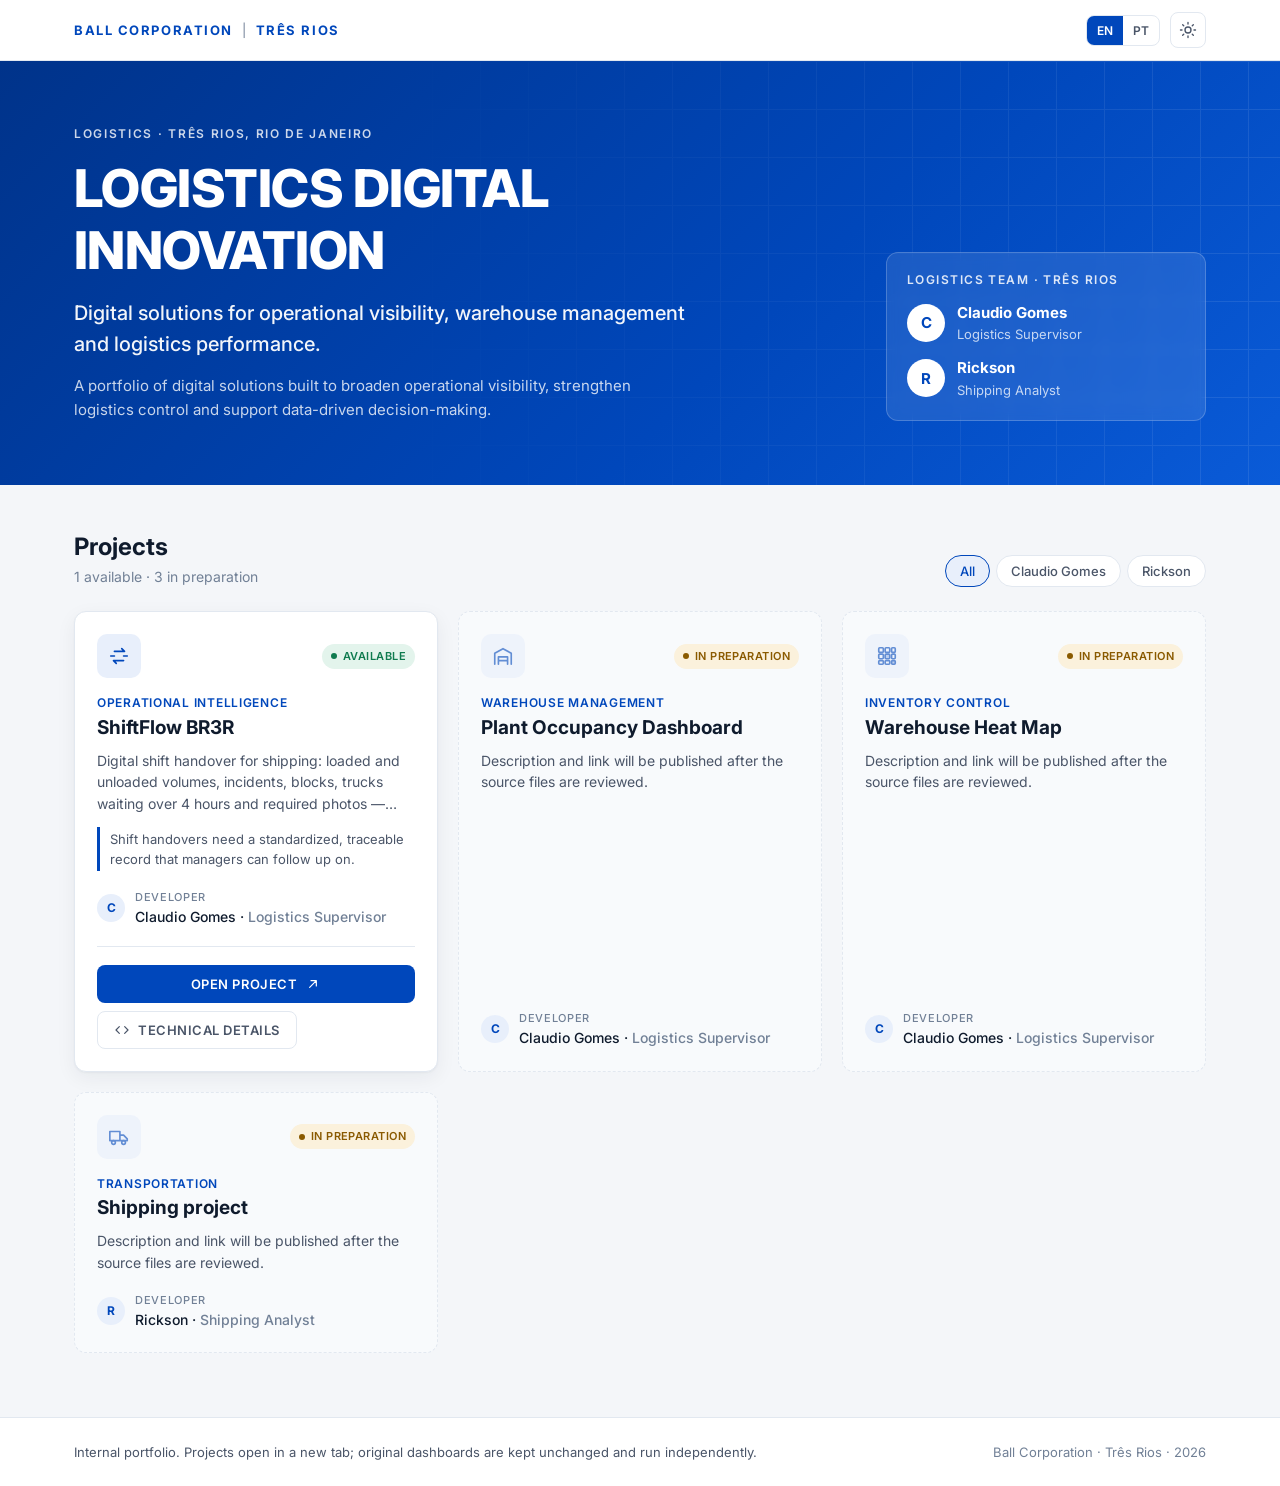
==== portfolio/index.html @ 3c1d708f "Add Logistics Digital Innovation portfolio page Static portfolio (portfolio/) listing the Logistics " ====
<!DOCTYPE html>
<html lang="en">
<head>
<meta charset="UTF-8">
<meta name="viewport" content="width=device-width, initial-scale=1.0">
<meta name="description" content="Logistics Digital Innovation portfolio — Ball Corporation, Três Rios.">
<meta name="robots" content="noindex, nofollow">
<title>Logistics Digital Innovation | Ball Três Rios</title>
<link rel="preconnect" href="https://fonts.googleapis.com">
<link rel="preconnect" href="https://fonts.gstatic.com" crossorigin>
<link href="https://fonts.googleapis.com/css2?family=Inter:wght@400;500;600;700;800&display=swap" rel="stylesheet">
<link rel="stylesheet" href="assets/css/portfolio.css">
<script>
  // Apply the saved theme before first paint to avoid a flash.
  try { var t = localStorage.getItem('pf_theme'); if (t) document.documentElement.setAttribute('data-theme', t); } catch (e) {}
</script>
</head>
<body>
<a class="skip-link" href="#projects" data-i18n="skip">Skip to projects</a>

<header class="topbar">
  <div class="topbar-inner wrap">
    <div class="brand">
      <!-- Official Ball logo: place the authorized file in assets/images/ and set
           BRAND_LOGO in assets/js/projects.js. No logo is drawn here on purpose. -->
      <img id="brand-logo" class="brand-logo" alt="Ball Corporation" hidden>
      <span class="brand-text">BALL CORPORATION <span class="sep">|</span> TRÊS RIOS</span>
    </div>
    <div class="topbar-actions">
      <div class="lang-switch" role="group" aria-label="Language">
        <button type="button" data-lang="en" aria-pressed="true">EN</button>
        <button type="button" data-lang="pt" aria-pressed="false">PT</button>
      </div>
      <button type="button" class="icon-btn" id="theme-toggle" data-i18n-title="themeToggle" title="Toggle dark mode" aria-label="Toggle dark mode">
        <svg class="i-sun" viewBox="0 0 24 24" aria-hidden="true"><circle cx="12" cy="12" r="4"/><path d="M12 2v2M12 20v2M4.9 4.9l1.4 1.4M17.7 17.7l1.4 1.4M2 12h2M20 12h2M4.9 19.1l1.4-1.4M17.7 6.3l1.4-1.4"/></svg>
        <svg class="i-moon" viewBox="0 0 24 24" aria-hidden="true"><path d="M21 12.8A9 9 0 1 1 11.2 3a7 7 0 0 0 9.8 9.8z"/></svg>
      </button>
    </div>
  </div>
</header>

<section class="hero">
  <div class="wrap hero-grid">
    <div class="hero-copy">
      <p class="eyebrow" data-i18n="eyebrow">Logistics · Três Rios, Rio de Janeiro</p>
      <h1>LOGISTICS DIGITAL INNOVATION</h1>
      <p class="lead" data-i18n="subtitle">Digital solutions for operational visibility, warehouse management and logistics performance.</p>
      <p class="intro" data-i18n="intro">A portfolio of digital solutions built to broaden operational visibility, strengthen logistics control and support data-driven decision-making.</p>
    </div>
    <aside class="team-card" aria-labelledby="team-title">
      <h2 id="team-title" data-i18n="teamTitle">Logistics Team · Três Rios</h2>
      <ul class="team-list" id="team-list"></ul>
    </aside>
  </div>
</section>

<main id="projects" class="wrap">
  <div class="section-head">
    <div>
      <h2 data-i18n="projectsTitle">Projects</h2>
      <p class="muted" id="projects-summary"></p>
    </div>
    <div class="filters" role="group" aria-label="Filter by developer" id="filters"></div>
  </div>
  <div class="grid" id="grid" aria-live="polite"></div>
</main>

<footer class="footer">
  <div class="wrap footer-inner">
    <p data-i18n="footerNote">Internal portfolio. Projects open in a new tab; original dashboards are kept unchanged and run independently.</p>
    <p class="muted">Ball Corporation · Três Rios · <span id="year"></span></p>
  </div>
</footer>

<dialog id="tech-dialog" class="tech-dialog" aria-labelledby="tech-title">
  <form method="dialog" class="tech-inner">
    <header class="tech-head">
      <div>
        <p class="eyebrow" data-i18n="techEyebrow">Technical details</p>
        <h2 id="tech-title"></h2>
      </div>
      <button class="icon-btn" value="close" data-i18n-title="close" title="Close" aria-label="Close">
        <svg viewBox="0 0 24 24" aria-hidden="true"><path d="M6 6l12 12M18 6L6 18"/></svg>
      </button>
    </header>
    <div class="tech-body" id="tech-body"></div>
  </form>
</dialog>

<script src="assets/js/i18n.js"></script>
<script src="assets/js/projects.js"></script>
<script src="assets/js/app.js"></script>
</body>
</html>
---- portfolio/assets/css/portfolio.css ----
/* Logistics Digital Innovation — Ball Três Rios portfolio */

:root {
  --brand: #0047BB;
  --brand-strong: #00338A;
  --brand-soft: #E8EFFB;
  --bg: #F4F6F9;
  --surface: #FFFFFF;
  --surface-2: #F8FAFC;
  --text: #0F1B2D;
  --text-2: #4A5568;
  --text-3: #718096;
  --border: #E2E8F0;
  --live: #0F7B4F;
  --live-soft: #E3F4EC;
  --prep: #8A5A00;
  --prep-soft: #FBF1DC;
  --shadow: 0 1px 2px rgba(15, 27, 45, .04), 0 6px 20px rgba(15, 27, 45, .06);
  --shadow-hover: 0 2px 4px rgba(15, 27, 45, .06), 0 14px 32px rgba(0, 71, 187, .12);
  --radius: 12px;
  --font: 'Inter', -apple-system, BlinkMacSystemFont, 'Segoe UI', Roboto, sans-serif;
  color-scheme: light;
}

@media (prefers-color-scheme: dark) {
  :root:not([data-theme="light"]) {
    --brand: #4C8DFF; --brand-strong: #7AAAFF; --brand-soft: #14254A;
    --bg: #0B1220; --surface: #121B2E; --surface-2: #0F1828;
    --text: #E8EDF5; --text-2: #A9B4C6; --text-3: #7D899C; --border: #22304A;
    --live: #4ADE9B; --live-soft: #0F2E22; --prep: #F2C46B; --prep-soft: #2E2410;
    --shadow: 0 1px 2px rgba(0,0,0,.3), 0 6px 20px rgba(0,0,0,.25);
    --shadow-hover: 0 2px 4px rgba(0,0,0,.3), 0 14px 32px rgba(0,0,0,.4);
    color-scheme: dark;
  }
}
:root[data-theme="dark"] {
  --brand: #4C8DFF; --brand-strong: #7AAAFF; --brand-soft: #14254A;
  --bg: #0B1220; --surface: #121B2E; --surface-2: #0F1828;
  --text: #E8EDF5; --text-2: #A9B4C6; --text-3: #7D899C; --border: #22304A;
  --live: #4ADE9B; --live-soft: #0F2E22; --prep: #F2C46B; --prep-soft: #2E2410;
  --shadow: 0 1px 2px rgba(0,0,0,.3), 0 6px 20px rgba(0,0,0,.25);
  --shadow-hover: 0 2px 4px rgba(0,0,0,.3), 0 14px 32px rgba(0,0,0,.4);
  color-scheme: dark;
}

*, *::before, *::after { box-sizing: border-box; }
html { -webkit-text-size-adjust: 100%; }
body {
  margin: 0; font-family: var(--font); font-size: 15px; line-height: 1.55;
  background: var(--bg); color: var(--text); -webkit-font-smoothing: antialiased;
}
h1, h2, h3 { margin: 0; line-height: 1.2; }
p { margin: 0; }
a { color: var(--brand); }
svg { width: 18px; height: 18px; fill: none; stroke: currentColor; stroke-width: 1.8; stroke-linecap: round; stroke-linejoin: round; flex-shrink: 0; }
svg .fill { fill: currentColor; fill-opacity: .35; }
.muted { color: var(--text-3); }
.sr-only { position: absolute; width: 1px; height: 1px; overflow: hidden; clip: rect(0 0 0 0); white-space: nowrap; }
.wrap { max-width: 1180px; margin: 0 auto; padding-left: 24px; padding-right: 24px; }
.skip-link { position: absolute; left: -9999px; }
.skip-link:focus { left: 16px; top: 12px; z-index: 10; background: var(--surface); padding: 8px 12px; border-radius: 8px; }
:focus-visible { outline: 2px solid var(--brand); outline-offset: 2px; }

/* Top bar */
.topbar { background: var(--surface); border-bottom: 1px solid var(--border); position: sticky; top: 0; z-index: 5; }
.topbar-inner { display: flex; align-items: center; justify-content: space-between; height: 60px; gap: 16px; }
.brand { display: flex; align-items: center; gap: 12px; min-width: 0; }
.brand-logo { height: 28px; width: auto; }
.brand-text { font-weight: 700; font-size: 13px; letter-spacing: .12em; color: var(--brand); white-space: nowrap; overflow: hidden; text-overflow: ellipsis; }
.brand-text .sep { color: var(--text-3); font-weight: 400; margin: 0 4px; }
.topbar-actions { display: flex; align-items: center; gap: 10px; }
.lang-switch { display: flex; border: 1px solid var(--border); border-radius: 8px; overflow: hidden; }
.lang-switch button { border: 0; background: transparent; color: var(--text-2); font: 600 12px var(--font); padding: 7px 10px; cursor: pointer; }
.lang-switch button[aria-pressed="true"] { background: var(--brand); color: #fff; }
.icon-btn { display: inline-grid; place-items: center; width: 36px; height: 36px; border-radius: 8px; border: 1px solid var(--border); background: transparent; color: var(--text-2); cursor: pointer; }
.icon-btn:hover { color: var(--brand); border-color: var(--brand); }
.i-moon { display: none; }
:root[data-theme="dark"] .i-sun { display: none; }
:root[data-theme="dark"] .i-moon { display: block; }
@media (prefers-color-scheme: dark) {
  :root:not([data-theme="light"]) .i-sun { display: none; }
  :root:not([data-theme="light"]) .i-moon { display: block; }
}

/* Hero */
.hero { background: linear-gradient(135deg, #00338A 0%, #0047BB 60%, #0A5BD8 100%); color: #fff; position: relative; overflow: hidden; }
.hero::after {
  content: ''; position: absolute; inset: 0; pointer-events: none; opacity: .09;
  background-image: linear-gradient(#fff 1px, transparent 1px), linear-gradient(90deg, #fff 1px, transparent 1px);
  background-size: 48px 48px; mask-image: linear-gradient(90deg, transparent 30%, #000);
  -webkit-mask-image: linear-gradient(90deg, transparent 30%, #000);
}
.hero-grid { position: relative; z-index: 1; display: grid; grid-template-columns: 1fr 320px; gap: 48px; align-items: end; padding-top: 64px; padding-bottom: 64px; }
.eyebrow { font-size: 12px; font-weight: 600; letter-spacing: .14em; text-transform: uppercase; opacity: .8; margin-bottom: 14px; }
.hero h1 { font-size: clamp(30px, 5vw, 52px); font-weight: 800; letter-spacing: -.01em; }
.lead { font-size: clamp(16px, 2vw, 20px); margin-top: 16px; max-width: 640px; font-weight: 500; opacity: .95; }
.intro { margin-top: 14px; max-width: 620px; opacity: .78; }
.team-card { background: rgba(255,255,255,.1); border: 1px solid rgba(255,255,255,.2); border-radius: var(--radius); padding: 20px; backdrop-filter: blur(6px); }
.team-card h2 { font-size: 12px; font-weight: 600; letter-spacing: .12em; text-transform: uppercase; opacity: .85; margin-bottom: 14px; }
.team-list { list-style: none; margin: 0; padding: 0; display: grid; gap: 12px; }
.team-list li { display: flex; align-items: center; gap: 12px; }
.team-list strong { display: block; font-size: 15px; }
.team-list small { display: block; opacity: .75; font-size: 13px; }
.avatar { display: inline-grid; place-items: center; width: 38px; height: 38px; border-radius: 50%; background: #fff; color: #0047BB; font-weight: 700; flex-shrink: 0; }
.avatar.sm { width: 28px; height: 28px; font-size: 12px; background: var(--brand-soft); color: var(--brand); }

/* Projects */
main { padding-top: 48px; padding-bottom: 64px; }
.section-head { display: flex; align-items: flex-end; justify-content: space-between; gap: 16px; flex-wrap: wrap; margin-bottom: 24px; }
.section-head h2 { font-size: 24px; font-weight: 700; }
.section-head p { margin-top: 4px; font-size: 14px; }
.filters { display: flex; gap: 6px; flex-wrap: wrap; }
.filters button { border: 1px solid var(--border); background: var(--surface); color: var(--text-2); font: 500 13px var(--font); padding: 7px 14px; border-radius: 999px; cursor: pointer; }
.filters button[aria-pressed="true"] { border-color: var(--brand); color: var(--brand); background: var(--brand-soft); }
.grid { display: grid; grid-template-columns: repeat(auto-fill, minmax(320px, 1fr)); gap: 20px; }

.card { display: flex; flex-direction: column; background: var(--surface); border: 1px solid var(--border); border-radius: var(--radius); padding: 22px; box-shadow: var(--shadow); transition: box-shadow .2s, transform .2s, border-color .2s; }
.card.is-live:hover { box-shadow: var(--shadow-hover); transform: translateY(-2px); border-color: color-mix(in srgb, var(--brand) 35%, var(--border)); }
.card.is-prep { background: var(--surface-2); box-shadow: none; border-style: dashed; }
.card-top { display: flex; align-items: center; justify-content: space-between; margin-bottom: 16px; }
.card-icon { display: grid; place-items: center; width: 44px; height: 44px; border-radius: 10px; background: var(--brand-soft); color: var(--brand); }
.card-icon svg { width: 22px; height: 22px; }
.is-prep .card-icon { opacity: .6; }
.status { font-size: 11px; font-weight: 600; letter-spacing: .04em; text-transform: uppercase; padding: 4px 9px; border-radius: 999px; display: inline-flex; align-items: center; gap: 6px; }
.status::before { content: ''; width: 6px; height: 6px; border-radius: 50%; background: currentColor; }
.status-live { color: var(--live); background: var(--live-soft); }
.status-prep { color: var(--prep); background: var(--prep-soft); }
.card-cat { font-size: 12px; font-weight: 600; letter-spacing: .06em; text-transform: uppercase; color: var(--brand); }
.card-title { font-size: 19px; font-weight: 700; margin-top: 4px; }
.card-desc { color: var(--text-2); margin-top: 10px; font-size: 14px; display: -webkit-box; -webkit-line-clamp: 3; -webkit-box-orient: vertical; overflow: hidden; }
.card-problem { margin-top: 12px; font-size: 13px; color: var(--text-2); border-left: 3px solid var(--brand); padding: 2px 0 2px 10px; }
.card-dev { display: flex; align-items: center; gap: 10px; margin-top: auto; padding-top: 18px; font-size: 14px; font-weight: 500; }
.card-dev small { display: block; font-size: 11px; color: var(--text-3); font-weight: 500; text-transform: uppercase; letter-spacing: .06em; }
.card-actions { display: flex; gap: 8px; flex-wrap: wrap; margin-top: 18px; padding-top: 18px; border-top: 1px solid var(--border); }
.btn { display: inline-flex; align-items: center; justify-content: center; gap: 8px; font: 600 13px var(--font); letter-spacing: .04em; padding: 10px 16px; border-radius: 8px; cursor: pointer; text-decoration: none; border: 1px solid transparent; }
.btn svg { width: 16px; height: 16px; }
.btn-primary { background: var(--brand); color: #fff; flex: 1; }
.btn-primary:hover { background: var(--brand-strong); }
:root[data-theme="dark"] .btn-primary { color: #071228; }
@media (prefers-color-scheme: dark) { :root:not([data-theme="light"]) .btn-primary { color: #071228; } }
.btn-ghost { background: transparent; color: var(--text-2); border-color: var(--border); }
.btn-ghost:hover { color: var(--brand); border-color: var(--brand); }

/* Footer */
.footer { border-top: 1px solid var(--border); background: var(--surface); }
.footer-inner { display: flex; justify-content: space-between; gap: 16px; flex-wrap: wrap; padding-top: 24px; padding-bottom: 24px; font-size: 13px; color: var(--text-2); }

/* Technical details dialog */
.tech-dialog { border: 0; padding: 0; border-radius: 14px; width: min(760px, calc(100vw - 32px)); max-height: calc(100vh - 48px); background: var(--surface); color: var(--text); box-shadow: 0 24px 64px rgba(0,0,0,.3); }
.tech-dialog::backdrop { background: rgba(8, 15, 30, .55); }
.tech-inner { display: flex; flex-direction: column; max-height: calc(100vh - 48px); }
.tech-head { display: flex; justify-content: space-between; align-items: flex-start; gap: 16px; padding: 22px 24px; border-bottom: 1px solid var(--border); }
.tech-head .eyebrow { color: var(--brand); opacity: 1; margin-bottom: 6px; }
.tech-head h2 { font-size: 22px; }
.tech-body { overflow-y: auto; padding: 8px 24px 24px; }
.tech-body section { padding: 16px 0; border-bottom: 1px solid var(--border); }
.tech-body section:last-child { border-bottom: 0; }
.tech-body h3 { font-size: 13px; font-weight: 700; letter-spacing: .06em; text-transform: uppercase; color: var(--text-2); margin-bottom: 8px; }
.tech-body ul { margin: 0; padding-left: 18px; }
.tech-body li { margin: 4px 0; }

/* Responsive */
@media (max-width: 860px) {
  .hero-grid { grid-template-columns: 1fr; gap: 28px; padding-top: 44px; padding-bottom: 44px; }
}
@media (max-width: 560px) {
  .wrap { padding-left: 16px; padding-right: 16px; }
  .brand-text { font-size: 11px; letter-spacing: .08em; }
  .grid { grid-template-columns: 1fr; }
  .card { padding: 18px; }
  .btn { flex: 1 1 100%; }
}
@media (prefers-reduced-motion: reduce) { * { transition: none !important; } }
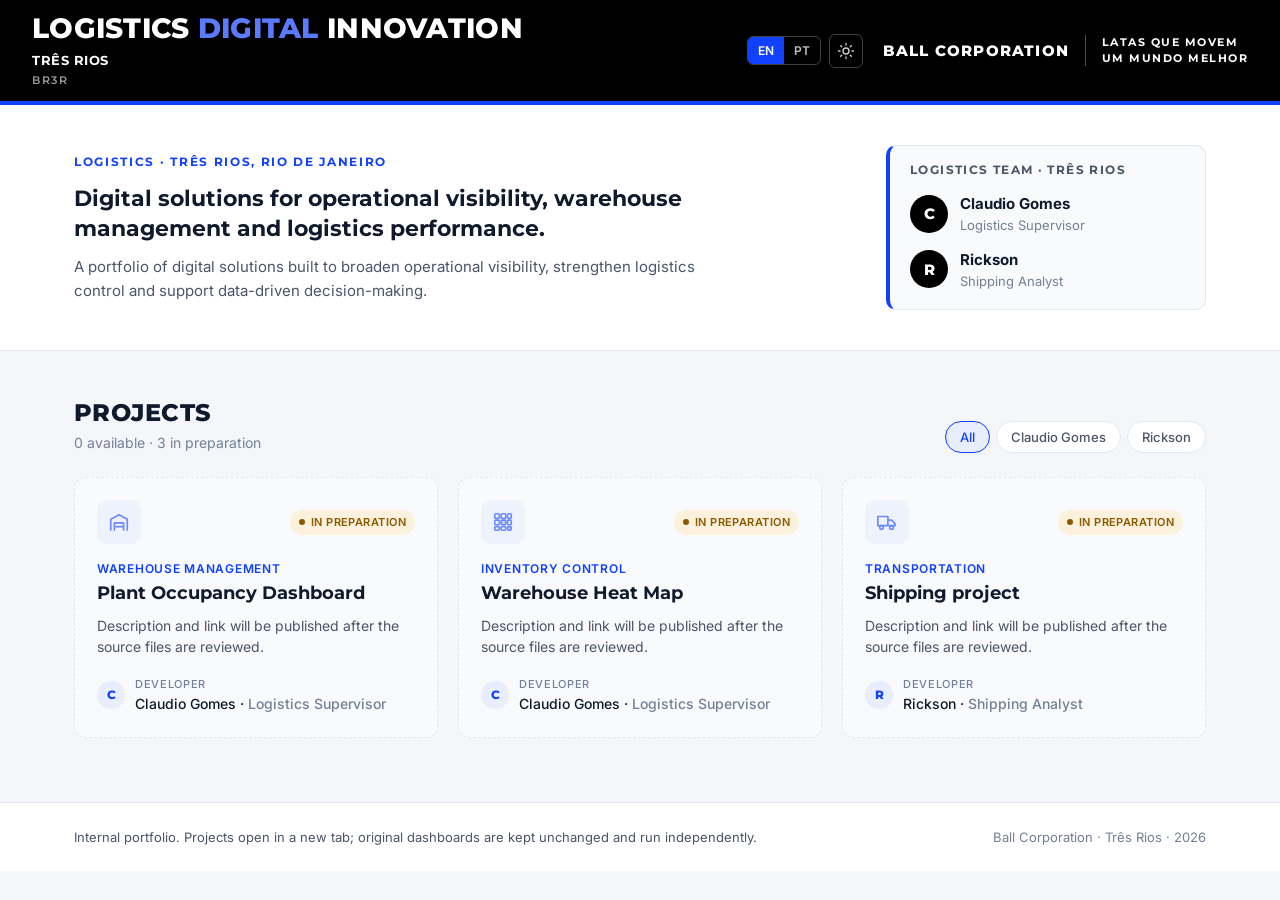
==== commit a55bf46f: "Apply the Ball dashboard banner standard to the portfolio Black banner with white Montserrat title, " ====
--- a/portfolio/index.html
+++ b/portfolio/index.html
@@ -8,7 +8,7 @@
 <title>Logistics Digital Innovation | Ball Três Rios</title>
 <link rel="preconnect" href="https://fonts.googleapis.com">
 <link rel="preconnect" href="https://fonts.gstatic.com" crossorigin>
-<link href="https://fonts.googleapis.com/css2?family=Inter:wght@400;500;600;700;800&display=swap" rel="stylesheet">
+<link href="https://fonts.googleapis.com/css2?family=Inter:wght@400;500;600;700&family=Montserrat:wght@600;700;800&display=swap" rel="stylesheet">
 <link rel="stylesheet" href="assets/css/portfolio.css">
 <script>
   // Apply the saved theme before first paint to avoid a flash.
@@ -18,32 +18,42 @@
 <body>
 <a class="skip-link" href="#projects" data-i18n="skip">Skip to projects</a>
 
-<header class="topbar">
-  <div class="topbar-inner wrap">
-    <div class="brand">
-      <!-- Official Ball logo: place the authorized file in assets/images/ and set
-           BRAND_LOGO in assets/js/projects.js. No logo is drawn here on purpose. -->
-      <img id="brand-logo" class="brand-logo" alt="Ball Corporation" hidden>
-      <span class="brand-text">BALL CORPORATION <span class="sep">|</span> TRÊS RIOS</span>
+<header class="banner">
+  <div class="banner-inner">
+    <div class="banner-left">
+      <!-- Três Rios badge: set SITE_BADGE in assets/js/projects.js -->
+      <img id="site-badge" class="site-badge" alt="Três Rios" hidden>
+      <div class="banner-title">
+        <h1>LOGISTICS <span class="accent">DIGITAL</span> INNOVATION</h1>
+        <p class="banner-site">TRÊS RIOS</p>
+        <p class="banner-code">BR3R</p>
+      </div>
     </div>
-    <div class="topbar-actions">
-      <div class="lang-switch" role="group" aria-label="Language">
-        <button type="button" data-lang="en" aria-pressed="true">EN</button>
-        <button type="button" data-lang="pt" aria-pressed="false">PT</button>
+    <div class="banner-right">
+      <div class="banner-controls">
+        <div class="lang-switch" role="group" aria-label="Language">
+          <button type="button" data-lang="en" aria-pressed="true">EN</button>
+          <button type="button" data-lang="pt" aria-pressed="false">PT</button>
+        </div>
+        <button type="button" class="icon-btn" id="theme-toggle" data-i18n-title="themeToggle" title="Toggle dark mode" aria-label="Toggle dark mode">
+          <svg class="i-sun" viewBox="0 0 24 24" aria-hidden="true"><circle cx="12" cy="12" r="4"/><path d="M12 2v2M12 20v2M4.9 4.9l1.4 1.4M17.7 17.7l1.4 1.4M2 12h2M20 12h2M4.9 19.1l1.4-1.4M17.7 6.3l1.4-1.4"/></svg>
+          <svg class="i-moon" viewBox="0 0 24 24" aria-hidden="true"><path d="M21 12.8A9 9 0 1 1 11.2 3a7 7 0 0 0 9.8 9.8z"/></svg>
+        </button>
       </div>
-      <button type="button" class="icon-btn" id="theme-toggle" data-i18n-title="themeToggle" title="Toggle dark mode" aria-label="Toggle dark mode">
-        <svg class="i-sun" viewBox="0 0 24 24" aria-hidden="true"><circle cx="12" cy="12" r="4"/><path d="M12 2v2M12 20v2M4.9 4.9l1.4 1.4M17.7 17.7l1.4 1.4M2 12h2M20 12h2M4.9 19.1l1.4-1.4M17.7 6.3l1.4-1.4"/></svg>
-        <svg class="i-moon" viewBox="0 0 24 24" aria-hidden="true"><path d="M21 12.8A9 9 0 1 1 11.2 3a7 7 0 0 0 9.8 9.8z"/></svg>
-      </button>
+      <div class="banner-brand">
+        <!-- Official Ball logo: set BRAND_LOGO in assets/js/projects.js. No logo is drawn here on purpose. -->
+        <img id="brand-logo" class="brand-logo" alt="Ball" hidden>
+        <span class="brand-name" id="brand-name">BALL CORPORATION</span>
+        <p class="banner-tagline">LATAS QUE MOVEM<br>UM MUNDO MELHOR</p>
+      </div>
     </div>
   </div>
 </header>
 
-<section class="hero">
-  <div class="wrap hero-grid">
-    <div class="hero-copy">
+<section class="intro-band">
+  <div class="wrap intro-grid">
+    <div class="intro-copy">
       <p class="eyebrow" data-i18n="eyebrow">Logistics · Três Rios, Rio de Janeiro</p>
-      <h1>LOGISTICS DIGITAL INNOVATION</h1>
       <p class="lead" data-i18n="subtitle">Digital solutions for operational visibility, warehouse management and logistics performance.</p>
       <p class="intro" data-i18n="intro">A portfolio of digital solutions built to broaden operational visibility, strengthen logistics control and support data-driven decision-making.</p>
     </div>
--- a/portfolio/assets/css/portfolio.css
+++ b/portfolio/assets/css/portfolio.css
@@ -1,9 +1,11 @@
 /* Logistics Digital Innovation — Ball Três Rios portfolio */
 
 :root {
-  --brand: #0047BB;
-  --brand-strong: #00338A;
-  --brand-soft: #E8EFFB;
+  --brand: #1140FE;
+  --brand-strong: #0A2FC4;
+  --brand-soft: #E9EEFF;
+  --accent-on-dark: #5B7BFF;
+  --banner-bg: #000000;
   --bg: #F4F6F9;
   --surface: #FFFFFF;
   --surface-2: #F8FAFC;
@@ -18,13 +20,14 @@
   --shadow: 0 1px 2px rgba(15, 27, 45, .04), 0 6px 20px rgba(15, 27, 45, .06);
   --shadow-hover: 0 2px 4px rgba(15, 27, 45, .06), 0 14px 32px rgba(0, 71, 187, .12);
   --radius: 12px;
+  --font-display: 'Montserrat', 'Inter', sans-serif;
   --font: 'Inter', -apple-system, BlinkMacSystemFont, 'Segoe UI', Roboto, sans-serif;
   color-scheme: light;
 }
 
 @media (prefers-color-scheme: dark) {
   :root:not([data-theme="light"]) {
-    --brand: #4C8DFF; --brand-strong: #7AAAFF; --brand-soft: #14254A;
+    --brand: #5B7BFF; --brand-strong: #8199FF; --brand-soft: #151F45;
     --bg: #0B1220; --surface: #121B2E; --surface-2: #0F1828;
     --text: #E8EDF5; --text-2: #A9B4C6; --text-3: #7D899C; --border: #22304A;
     --live: #4ADE9B; --live-soft: #0F2E22; --prep: #F2C46B; --prep-soft: #2E2410;
@@ -34,7 +37,7 @@
   }
 }
 :root[data-theme="dark"] {
-  --brand: #4C8DFF; --brand-strong: #7AAAFF; --brand-soft: #14254A;
+  --brand: #5B7BFF; --brand-strong: #8199FF; --brand-soft: #151F45;
   --bg: #0B1220; --surface: #121B2E; --surface-2: #0F1828;
   --text: #E8EDF5; --text-2: #A9B4C6; --text-3: #7D899C; --border: #22304A;
   --live: #4ADE9B; --live-soft: #0F2E22; --prep: #F2C46B; --prep-soft: #2E2410;
@@ -61,18 +64,27 @@
 .skip-link:focus { left: 16px; top: 12px; z-index: 10; background: var(--surface); padding: 8px 12px; border-radius: 8px; }
 :focus-visible { outline: 2px solid var(--brand); outline-offset: 2px; }
 
-/* Top bar */
-.topbar { background: var(--surface); border-bottom: 1px solid var(--border); position: sticky; top: 0; z-index: 5; }
-.topbar-inner { display: flex; align-items: center; justify-content: space-between; height: 60px; gap: 16px; }
-.brand { display: flex; align-items: center; gap: 12px; min-width: 0; }
-.brand-logo { height: 28px; width: auto; }
-.brand-text { font-weight: 700; font-size: 13px; letter-spacing: .12em; color: var(--brand); white-space: nowrap; overflow: hidden; text-overflow: ellipsis; }
-.brand-text .sep { color: var(--text-3); font-weight: 400; margin: 0 4px; }
-.topbar-actions { display: flex; align-items: center; gap: 10px; }
-.lang-switch { display: flex; border: 1px solid var(--border); border-radius: 8px; overflow: hidden; }
-.lang-switch button { border: 0; background: transparent; color: var(--text-2); font: 600 12px var(--font); padding: 7px 10px; cursor: pointer; }
-.lang-switch button[aria-pressed="true"] { background: var(--brand); color: #fff; }
-.icon-btn { display: inline-grid; place-items: center; width: 36px; height: 36px; border-radius: 8px; border: 1px solid var(--border); background: transparent; color: var(--text-2); cursor: pointer; }
+/* Banner — Ball dashboard standard: black bar, white title, blue accent, blue base line */
+.banner { background: var(--banner-bg); color: #fff; border-bottom: 4px solid var(--brand); position: sticky; top: 0; z-index: 5; }
+:root[data-theme="dark"] .banner { border-bottom-color: #1140FE; }
+.banner-inner { display: flex; align-items: center; justify-content: space-between; gap: 24px; padding: 12px 32px; min-height: 92px; }
+.banner-left, .banner-right { display: flex; align-items: center; gap: 20px; min-width: 0; }
+.site-badge { height: 64px; width: auto; padding-right: 20px; border-right: 1px solid rgba(255,255,255,.25); }
+.banner-title h1 { font-family: var(--font-display); font-weight: 800; font-size: clamp(18px, 2.3vw, 28px); letter-spacing: .01em; line-height: 1.15; }
+.banner-title .accent { color: var(--accent-on-dark); }
+.banner-site { font-family: var(--font-display); font-weight: 700; font-size: 13px; letter-spacing: .04em; margin-top: 6px; }
+.banner-code { font-family: var(--font-display); font-weight: 600; font-size: 11px; letter-spacing: .14em; color: rgba(255,255,255,.6); margin-top: 2px; }
+.banner-brand { display: flex; align-items: center; gap: 16px; }
+.brand-logo { height: 44px; width: auto; }
+.brand-name { font-family: var(--font-display); font-weight: 800; font-size: 15px; letter-spacing: .08em; }
+.banner-tagline { font-family: var(--font-display); font-weight: 700; font-size: 10.5px; letter-spacing: .14em; line-height: 1.5; padding-left: 16px; border-left: 1px solid rgba(255,255,255,.3); white-space: nowrap; }
+.banner-controls { display: flex; align-items: center; gap: 8px; }
+.lang-switch { display: flex; border: 1px solid rgba(255,255,255,.25); border-radius: 6px; overflow: hidden; }
+.lang-switch button { border: 0; background: transparent; color: rgba(255,255,255,.75); font: 600 12px var(--font); padding: 6px 10px; cursor: pointer; }
+.lang-switch button[aria-pressed="true"] { background: #1140FE; color: #fff; }
+.banner .icon-btn { color: rgba(255,255,255,.8); border-color: rgba(255,255,255,.25); }
+.banner .icon-btn:hover { color: #fff; border-color: var(--accent-on-dark); }
+.icon-btn { display: inline-grid; place-items: center; width: 34px; height: 34px; border-radius: 6px; border: 1px solid var(--border); background: transparent; color: var(--text-2); cursor: pointer; }
 .icon-btn:hover { color: var(--brand); border-color: var(--brand); }
 .i-moon { display: none; }
 :root[data-theme="dark"] .i-sun { display: none; }
@@ -82,32 +94,27 @@
   :root:not([data-theme="light"]) .i-moon { display: block; }
 }
 
-/* Hero */
-.hero { background: linear-gradient(135deg, #00338A 0%, #0047BB 60%, #0A5BD8 100%); color: #fff; position: relative; overflow: hidden; }
-.hero::after {
-  content: ''; position: absolute; inset: 0; pointer-events: none; opacity: .09;
-  background-image: linear-gradient(#fff 1px, transparent 1px), linear-gradient(90deg, #fff 1px, transparent 1px);
-  background-size: 48px 48px; mask-image: linear-gradient(90deg, transparent 30%, #000);
-  -webkit-mask-image: linear-gradient(90deg, transparent 30%, #000);
-}
-.hero-grid { position: relative; z-index: 1; display: grid; grid-template-columns: 1fr 320px; gap: 48px; align-items: end; padding-top: 64px; padding-bottom: 64px; }
-.eyebrow { font-size: 12px; font-weight: 600; letter-spacing: .14em; text-transform: uppercase; opacity: .8; margin-bottom: 14px; }
-.hero h1 { font-size: clamp(30px, 5vw, 52px); font-weight: 800; letter-spacing: -.01em; }
-.lead { font-size: clamp(16px, 2vw, 20px); margin-top: 16px; max-width: 640px; font-weight: 500; opacity: .95; }
-.intro { margin-top: 14px; max-width: 620px; opacity: .78; }
-.team-card { background: rgba(255,255,255,.1); border: 1px solid rgba(255,255,255,.2); border-radius: var(--radius); padding: 20px; backdrop-filter: blur(6px); }
-.team-card h2 { font-size: 12px; font-weight: 600; letter-spacing: .12em; text-transform: uppercase; opacity: .85; margin-bottom: 14px; }
+/* Intro band */
+.intro-band { background: var(--surface); border-bottom: 1px solid var(--border); }
+.intro-grid { display: grid; grid-template-columns: 1fr 320px; gap: 48px; align-items: center; padding-top: 40px; padding-bottom: 40px; }
+.eyebrow { font-family: var(--font-display); font-size: 12px; font-weight: 700; letter-spacing: .14em; text-transform: uppercase; color: var(--brand); margin-bottom: 12px; }
+.lead { font-family: var(--font-display); font-size: clamp(17px, 2vw, 22px); font-weight: 700; max-width: 660px; line-height: 1.35; }
+.intro { margin-top: 12px; max-width: 640px; color: var(--text-2); }
+.team-card { background: var(--surface-2); border: 1px solid var(--border); border-left: 4px solid var(--brand); border-radius: 10px; padding: 18px 20px; }
+.team-card h2 { font-family: var(--font-display); font-size: 11.5px; font-weight: 700; letter-spacing: .12em; text-transform: uppercase; color: var(--text-2); margin-bottom: 14px; }
 .team-list { list-style: none; margin: 0; padding: 0; display: grid; gap: 12px; }
 .team-list li { display: flex; align-items: center; gap: 12px; }
 .team-list strong { display: block; font-size: 15px; }
-.team-list small { display: block; opacity: .75; font-size: 13px; }
-.avatar { display: inline-grid; place-items: center; width: 38px; height: 38px; border-radius: 50%; background: #fff; color: #0047BB; font-weight: 700; flex-shrink: 0; }
+.team-list small { display: block; color: var(--text-3); font-size: 13px; }
+.avatar { display: inline-grid; place-items: center; width: 38px; height: 38px; border-radius: 50%; background: #000; color: #fff; font-family: var(--font-display); font-weight: 800; flex-shrink: 0; }
+:root[data-theme="dark"] .avatar { background: #1140FE; }
+@media (prefers-color-scheme: dark) { :root:not([data-theme="light"]) .avatar { background: #1140FE; } }
 .avatar.sm { width: 28px; height: 28px; font-size: 12px; background: var(--brand-soft); color: var(--brand); }
 
 /* Projects */
 main { padding-top: 48px; padding-bottom: 64px; }
 .section-head { display: flex; align-items: flex-end; justify-content: space-between; gap: 16px; flex-wrap: wrap; margin-bottom: 24px; }
-.section-head h2 { font-size: 24px; font-weight: 700; }
+.section-head h2 { font-family: var(--font-display); font-size: 24px; font-weight: 800; text-transform: uppercase; letter-spacing: .02em; }
 .section-head p { margin-top: 4px; font-size: 14px; }
 .filters { display: flex; gap: 6px; flex-wrap: wrap; }
 .filters button { border: 1px solid var(--border); background: var(--surface); color: var(--text-2); font: 500 13px var(--font); padding: 7px 14px; border-radius: 999px; cursor: pointer; }
@@ -126,7 +133,7 @@
 .status-live { color: var(--live); background: var(--live-soft); }
 .status-prep { color: var(--prep); background: var(--prep-soft); }
 .card-cat { font-size: 12px; font-weight: 600; letter-spacing: .06em; text-transform: uppercase; color: var(--brand); }
-.card-title { font-size: 19px; font-weight: 700; margin-top: 4px; }
+.card-title { font-family: var(--font-display); font-size: 18px; font-weight: 700; margin-top: 4px; }
 .card-desc { color: var(--text-2); margin-top: 10px; font-size: 14px; display: -webkit-box; -webkit-line-clamp: 3; -webkit-box-orient: vertical; overflow: hidden; }
 .card-problem { margin-top: 12px; font-size: 13px; color: var(--text-2); border-left: 3px solid var(--brand); padding: 2px 0 2px 10px; }
 .card-dev { display: flex; align-items: center; gap: 10px; margin-top: auto; padding-top: 18px; font-size: 14px; font-weight: 500; }
@@ -150,8 +157,8 @@
 .tech-dialog::backdrop { background: rgba(8, 15, 30, .55); }
 .tech-inner { display: flex; flex-direction: column; max-height: calc(100vh - 48px); }
 .tech-head { display: flex; justify-content: space-between; align-items: flex-start; gap: 16px; padding: 22px 24px; border-bottom: 1px solid var(--border); }
-.tech-head .eyebrow { color: var(--brand); opacity: 1; margin-bottom: 6px; }
-.tech-head h2 { font-size: 22px; }
+.tech-head .eyebrow { margin-bottom: 6px; }
+.tech-head h2 { font-family: var(--font-display); font-size: 22px; }
 .tech-body { overflow-y: auto; padding: 8px 24px 24px; }
 .tech-body section { padding: 16px 0; border-bottom: 1px solid var(--border); }
 .tech-body section:last-child { border-bottom: 0; }
@@ -160,12 +167,16 @@
 .tech-body li { margin: 4px 0; }
 
 /* Responsive */
+@media (max-width: 1100px) { .banner-tagline { display: none; } }
 @media (max-width: 860px) {
-  .hero-grid { grid-template-columns: 1fr; gap: 28px; padding-top: 44px; padding-bottom: 44px; }
+  .intro-grid { grid-template-columns: 1fr; gap: 24px; padding-top: 28px; padding-bottom: 28px; }
+  .banner { position: static; }
+  .banner-inner { flex-wrap: wrap; padding: 14px 16px; gap: 12px; }
+  .banner-right { width: 100%; justify-content: space-between; }
 }
 @media (max-width: 560px) {
   .wrap { padding-left: 16px; padding-right: 16px; }
-  .brand-text { font-size: 11px; letter-spacing: .08em; }
+  .site-badge { height: 48px; padding-right: 12px; }
   .grid { grid-template-columns: 1fr; }
   .card { padding: 18px; }
   .btn { flex: 1 1 100%; }
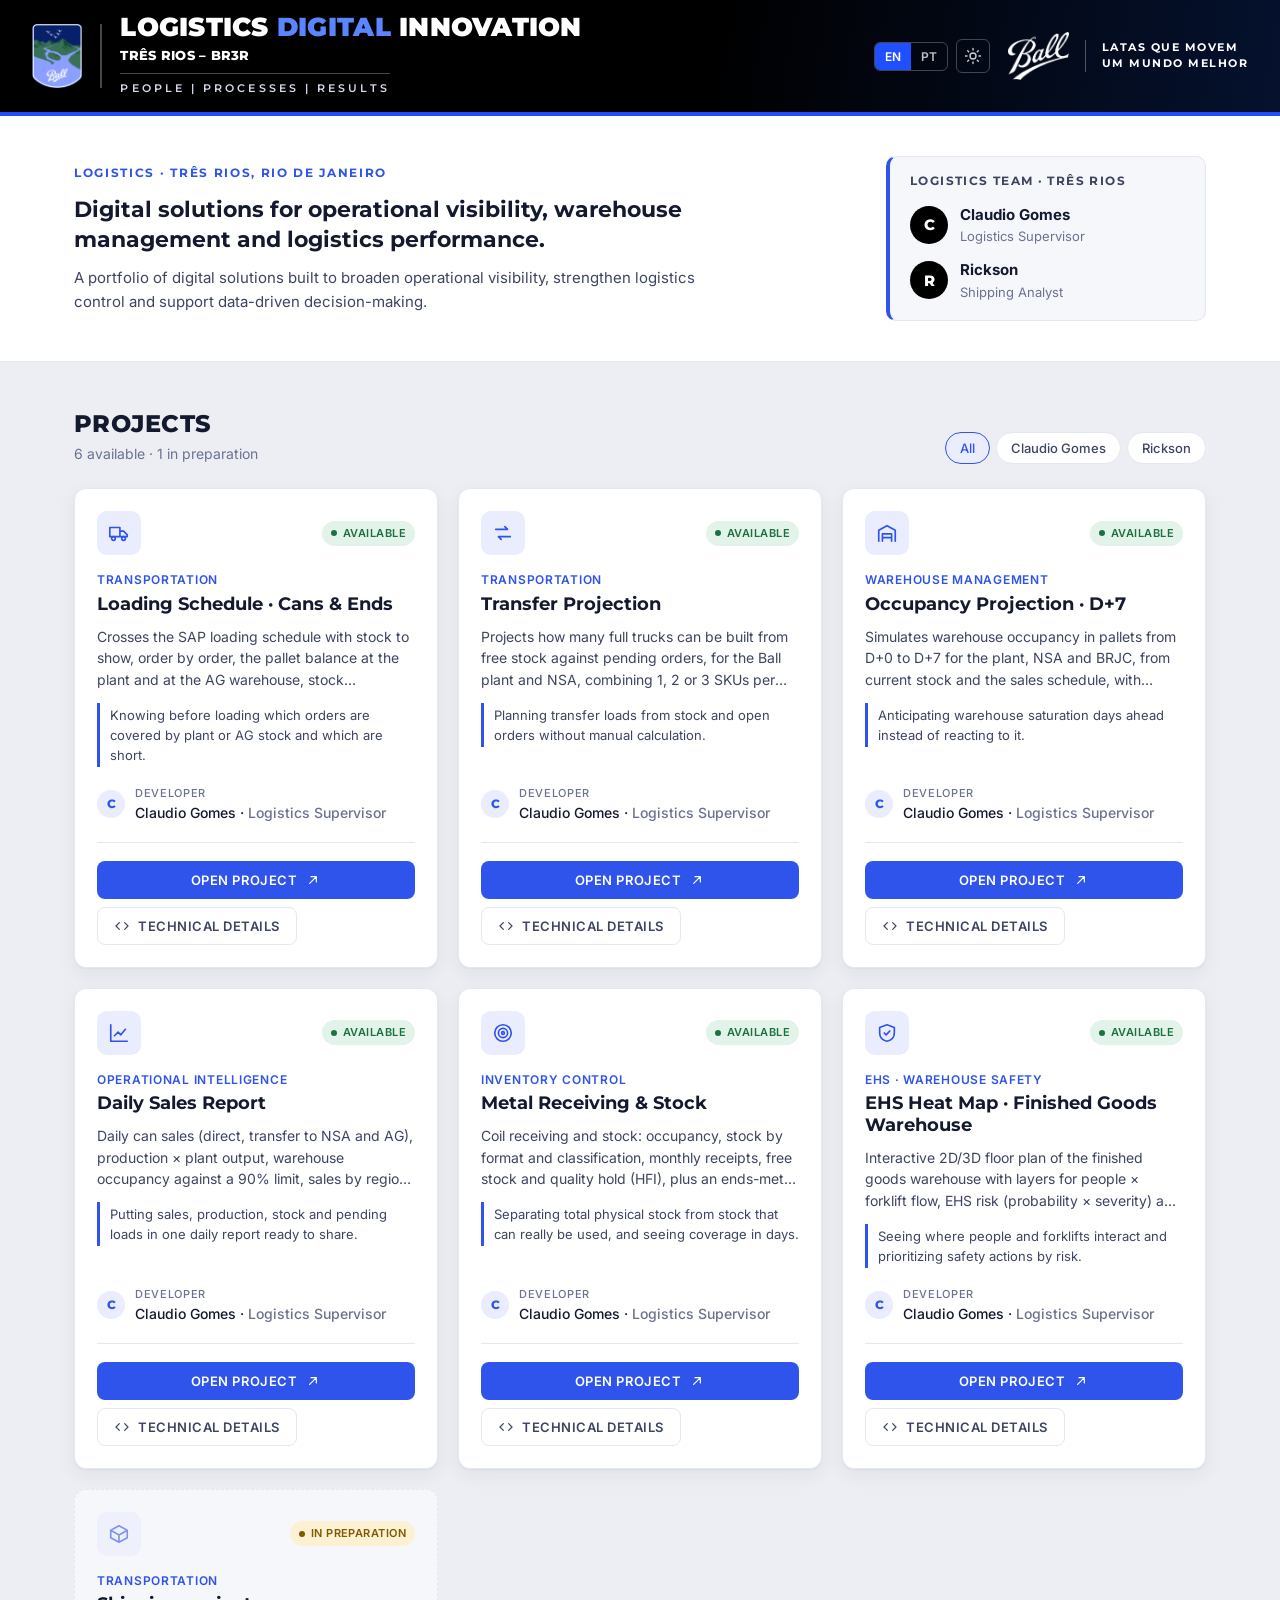
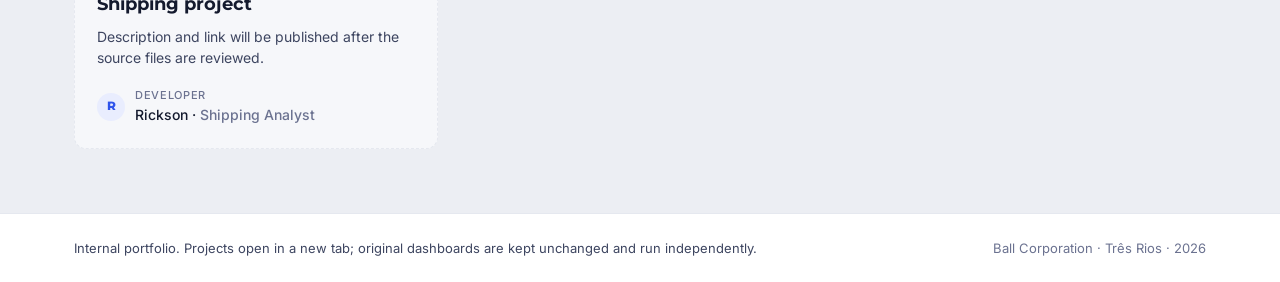
==== commit dec3245e: "Fill the portfolio with the six BR3R Logistics dashboards Cards and technical details written from t" ====
--- a/portfolio/index.html
+++ b/portfolio/index.html
@@ -8,7 +8,7 @@
 <title>Logistics Digital Innovation | Ball Três Rios</title>
 <link rel="preconnect" href="https://fonts.googleapis.com">
 <link rel="preconnect" href="https://fonts.gstatic.com" crossorigin>
-<link href="https://fonts.googleapis.com/css2?family=Inter:wght@400;500;600;700&family=Montserrat:wght@600;700;800&display=swap" rel="stylesheet">
+<link href="https://fonts.googleapis.com/css2?family=Inter:wght@400;500;600;700&family=Montserrat:wght@600;700;800;900&display=swap" rel="stylesheet">
 <link rel="stylesheet" href="assets/css/portfolio.css">
 <script>
   // Apply the saved theme before first paint to avoid a flash.
@@ -25,8 +25,8 @@
       <img id="site-badge" class="site-badge" alt="Três Rios" hidden>
       <div class="banner-title">
         <h1>LOGISTICS <span class="accent">DIGITAL</span> INNOVATION</h1>
-        <p class="banner-site">TRÊS RIOS</p>
-        <p class="banner-code">BR3R</p>
+        <p class="banner-site">TRÊS RIOS – BR3R</p>
+        <p class="banner-line" data-i18n="motto">PEOPLE | PROCESSES | RESULTS</p>
       </div>
     </div>
     <div class="banner-right">
--- a/portfolio/assets/css/portfolio.css
+++ b/portfolio/assets/css/portfolio.css
@@ -1,22 +1,24 @@
 /* Logistics Digital Innovation — Ball Três Rios portfolio */
 
 :root {
-  --brand: #1140FE;
-  --brand-strong: #0A2FC4;
-  --brand-soft: #E9EEFF;
-  --accent-on-dark: #5B7BFF;
-  --banner-bg: #000000;
-  --bg: #F4F6F9;
+  /* Palette of the BR3R Logistics dashboards */
+  --brand: #2F54EB;
+  --brand-strong: #2340C4;
+  --brand-soft: #E9EDFE;
+  --accent-on-dark: #5B84FF;
+  --banner-bg: linear-gradient(100deg, #000 0%, #000 55%, #05112E 100%);
+  --banner-line: #1F4FFF;
+  --bg: #ECEEF3;
   --surface: #FFFFFF;
-  --surface-2: #F8FAFC;
-  --text: #0F1B2D;
-  --text-2: #4A5568;
-  --text-3: #718096;
-  --border: #E2E8F0;
-  --live: #0F7B4F;
-  --live-soft: #E3F4EC;
-  --prep: #8A5A00;
-  --prep-soft: #FBF1DC;
+  --surface-2: #F6F7FA;
+  --text: #141A2E;
+  --text-2: #3D4560;
+  --text-3: #6B7290;
+  --border: #E5E8EF;
+  --live: #1E7041;
+  --live-soft: #E2F4E9;
+  --prep: #7F5A00;
+  --prep-soft: #FCF1D3;
   --shadow: 0 1px 2px rgba(15, 27, 45, .04), 0 6px 20px rgba(15, 27, 45, .06);
   --shadow-hover: 0 2px 4px rgba(15, 27, 45, .06), 0 14px 32px rgba(0, 71, 187, .12);
   --radius: 12px;
@@ -27,20 +29,20 @@
 
 @media (prefers-color-scheme: dark) {
   :root:not([data-theme="light"]) {
-    --brand: #5B7BFF; --brand-strong: #8199FF; --brand-soft: #151F45;
-    --bg: #0B1220; --surface: #121B2E; --surface-2: #0F1828;
-    --text: #E8EDF5; --text-2: #A9B4C6; --text-3: #7D899C; --border: #22304A;
-    --live: #4ADE9B; --live-soft: #0F2E22; --prep: #F2C46B; --prep-soft: #2E2410;
+    --brand: #5B7BFF; --brand-strong: #A9B8FF; --brand-soft: #1F2950;
+    --bg: #0E1220; --surface: #171C2C; --surface-2: #131828;
+    --text: #E9ECF5; --text-2: #C3C8DA; --text-3: #8E95AD; --border: #262C40;
+    --live: #7FE0A8; --live-soft: #16352A; --prep: #F2CF73; --prep-soft: #3A2F12;
     --shadow: 0 1px 2px rgba(0,0,0,.3), 0 6px 20px rgba(0,0,0,.25);
     --shadow-hover: 0 2px 4px rgba(0,0,0,.3), 0 14px 32px rgba(0,0,0,.4);
     color-scheme: dark;
   }
 }
 :root[data-theme="dark"] {
-  --brand: #5B7BFF; --brand-strong: #8199FF; --brand-soft: #151F45;
-  --bg: #0B1220; --surface: #121B2E; --surface-2: #0F1828;
-  --text: #E8EDF5; --text-2: #A9B4C6; --text-3: #7D899C; --border: #22304A;
-  --live: #4ADE9B; --live-soft: #0F2E22; --prep: #F2C46B; --prep-soft: #2E2410;
+  --brand: #5B7BFF; --brand-strong: #A9B8FF; --brand-soft: #1F2950;
+  --bg: #0E1220; --surface: #171C2C; --surface-2: #131828;
+  --text: #E9ECF5; --text-2: #C3C8DA; --text-3: #8E95AD; --border: #262C40;
+  --live: #7FE0A8; --live-soft: #16352A; --prep: #F2CF73; --prep-soft: #3A2F12;
   --shadow: 0 1px 2px rgba(0,0,0,.3), 0 6px 20px rgba(0,0,0,.25);
   --shadow-hover: 0 2px 4px rgba(0,0,0,.3), 0 14px 32px rgba(0,0,0,.4);
   color-scheme: dark;
@@ -65,23 +67,22 @@
 :focus-visible { outline: 2px solid var(--brand); outline-offset: 2px; }
 
 /* Banner — Ball dashboard standard: black bar, white title, blue accent, blue base line */
-.banner { background: var(--banner-bg); color: #fff; border-bottom: 4px solid var(--brand); position: sticky; top: 0; z-index: 5; }
-:root[data-theme="dark"] .banner { border-bottom-color: #1140FE; }
-.banner-inner { display: flex; align-items: center; justify-content: space-between; gap: 24px; padding: 12px 32px; min-height: 92px; }
-.banner-left, .banner-right { display: flex; align-items: center; gap: 20px; min-width: 0; }
-.site-badge { height: 64px; width: auto; padding-right: 20px; border-right: 1px solid rgba(255,255,255,.25); }
-.banner-title h1 { font-family: var(--font-display); font-weight: 800; font-size: clamp(18px, 2.3vw, 28px); letter-spacing: .01em; line-height: 1.15; }
+.banner { background: var(--banner-bg); color: #fff; border-bottom: 4px solid var(--banner-line); position: sticky; top: 0; z-index: 5; }
+.banner-inner { display: flex; align-items: center; justify-content: space-between; gap: 24px; padding: 14px 32px; min-height: 96px; }
+.banner-left, .banner-right { display: flex; align-items: center; gap: 18px; min-width: 0; }
+.site-badge { height: 64px; width: auto; flex: none; padding-right: 18px; border-right: 2px solid rgba(255,255,255,.28); }
+.banner-title h1 { font-family: var(--font-display); font-weight: 900; font-size: clamp(20px, 2vw, 28px); letter-spacing: .01em; line-height: 1.05; }
 .banner-title .accent { color: var(--accent-on-dark); }
-.banner-site { font-family: var(--font-display); font-weight: 700; font-size: 13px; letter-spacing: .04em; margin-top: 6px; }
-.banner-code { font-family: var(--font-display); font-weight: 600; font-size: 11px; letter-spacing: .14em; color: rgba(255,255,255,.6); margin-top: 2px; }
+.banner-site { font-family: var(--font-display); font-weight: 800; font-size: 13px; letter-spacing: .02em; margin-top: 4px; }
+.banner-line { display: inline-block; font-family: var(--font-display); font-weight: 600; font-size: 11px; color: #D6DBEA; letter-spacing: .28em; margin-top: 8px; padding-top: 6px; border-top: 1px solid rgba(255,255,255,.28); }
 .banner-brand { display: flex; align-items: center; gap: 16px; }
-.brand-logo { height: 44px; width: auto; }
+.brand-logo { height: 48px; width: auto; flex: none; }
 .brand-name { font-family: var(--font-display); font-weight: 800; font-size: 15px; letter-spacing: .08em; }
 .banner-tagline { font-family: var(--font-display); font-weight: 700; font-size: 10.5px; letter-spacing: .14em; line-height: 1.5; padding-left: 16px; border-left: 1px solid rgba(255,255,255,.3); white-space: nowrap; }
 .banner-controls { display: flex; align-items: center; gap: 8px; }
 .lang-switch { display: flex; border: 1px solid rgba(255,255,255,.25); border-radius: 6px; overflow: hidden; }
 .lang-switch button { border: 0; background: transparent; color: rgba(255,255,255,.75); font: 600 12px var(--font); padding: 6px 10px; cursor: pointer; }
-.lang-switch button[aria-pressed="true"] { background: #1140FE; color: #fff; }
+.lang-switch button[aria-pressed="true"] { background: #1F4FFF; color: #fff; }
 .banner .icon-btn { color: rgba(255,255,255,.8); border-color: rgba(255,255,255,.25); }
 .banner .icon-btn:hover { color: #fff; border-color: var(--accent-on-dark); }
 .icon-btn { display: inline-grid; place-items: center; width: 34px; height: 34px; border-radius: 6px; border: 1px solid var(--border); background: transparent; color: var(--text-2); cursor: pointer; }
@@ -107,8 +108,8 @@
 .team-list strong { display: block; font-size: 15px; }
 .team-list small { display: block; color: var(--text-3); font-size: 13px; }
 .avatar { display: inline-grid; place-items: center; width: 38px; height: 38px; border-radius: 50%; background: #000; color: #fff; font-family: var(--font-display); font-weight: 800; flex-shrink: 0; }
-:root[data-theme="dark"] .avatar { background: #1140FE; }
-@media (prefers-color-scheme: dark) { :root:not([data-theme="light"]) .avatar { background: #1140FE; } }
+:root[data-theme="dark"] .avatar { background: #2F54EB; }
+@media (prefers-color-scheme: dark) { :root:not([data-theme="light"]) .avatar { background: #2F54EB; } }
 .avatar.sm { width: 28px; height: 28px; font-size: 12px; background: var(--brand-soft); color: var(--brand); }
 
 /* Projects */
@@ -176,7 +177,9 @@
 }
 @media (max-width: 560px) {
   .wrap { padding-left: 16px; padding-right: 16px; }
-  .site-badge { height: 48px; padding-right: 12px; }
+  .site-badge { height: 46px; padding-right: 12px; }
+  .banner-line { letter-spacing: .14em; }
+  .brand-logo { height: 36px; }
   .grid { grid-template-columns: 1fr; }
   .card { padding: 18px; }
   .btn { flex: 1 1 100%; }
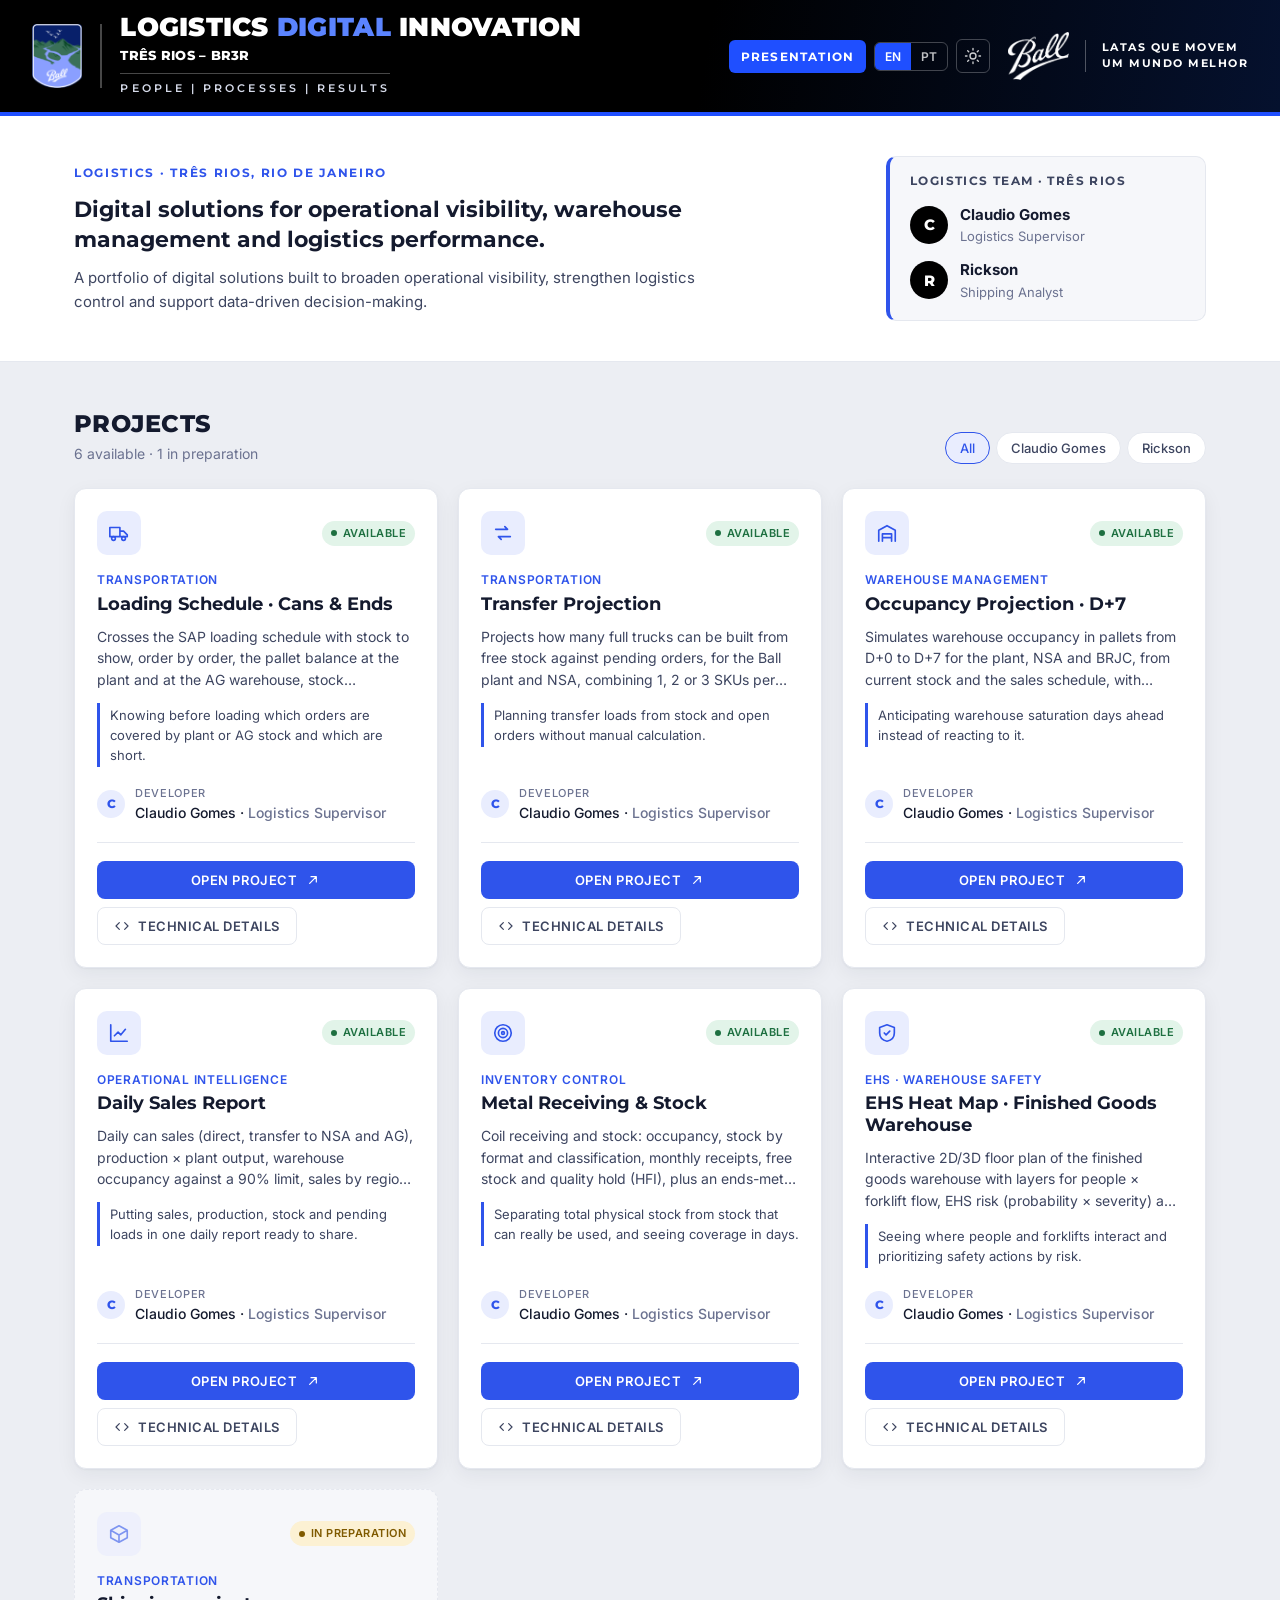
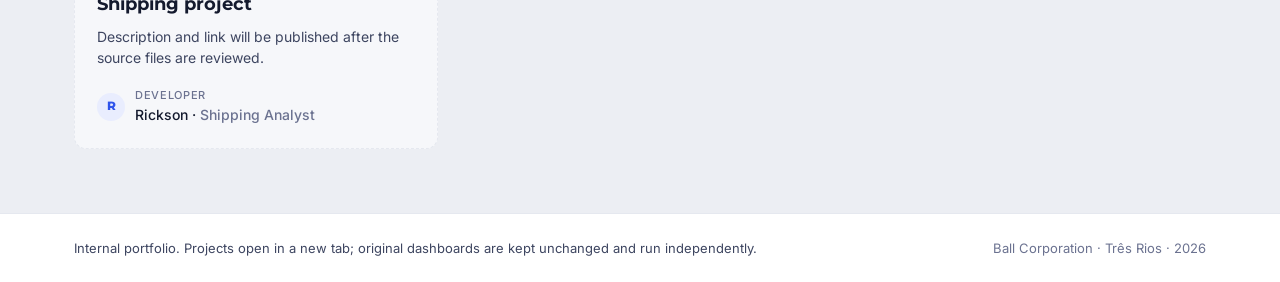
==== commit 348dcf05: "Add a presentation with one slide per project Each slide reuses the project's own dashboard banner a" ====
--- a/portfolio/index.html
+++ b/portfolio/index.html
@@ -31,6 +31,7 @@
     </div>
     <div class="banner-right">
       <div class="banner-controls">
+        <a class="deck-link" href="apresentacao.html" target="_blank" rel="noopener" data-i18n="presentation">PRESENTATION</a>
         <div class="lang-switch" role="group" aria-label="Language">
           <button type="button" data-lang="en" aria-pressed="true">EN</button>
           <button type="button" data-lang="pt" aria-pressed="false">PT</button>
--- a/portfolio/assets/css/portfolio.css
+++ b/portfolio/assets/css/portfolio.css
@@ -80,6 +80,8 @@
 .brand-name { font-family: var(--font-display); font-weight: 800; font-size: 15px; letter-spacing: .08em; }
 .banner-tagline { font-family: var(--font-display); font-weight: 700; font-size: 10.5px; letter-spacing: .14em; line-height: 1.5; padding-left: 16px; border-left: 1px solid rgba(255,255,255,.3); white-space: nowrap; }
 .banner-controls { display: flex; align-items: center; gap: 8px; }
+.deck-link { font: 700 12px var(--font-display); letter-spacing: .1em; color: #fff; text-decoration: none; padding: 9px 12px; border-radius: 6px; background: #1F4FFF; }
+.deck-link:hover { background: #2F54EB; }
 .lang-switch { display: flex; border: 1px solid rgba(255,255,255,.25); border-radius: 6px; overflow: hidden; }
 .lang-switch button { border: 0; background: transparent; color: rgba(255,255,255,.75); font: 600 12px var(--font); padding: 6px 10px; cursor: pointer; }
 .lang-switch button[aria-pressed="true"] { background: #1F4FFF; color: #fff; }
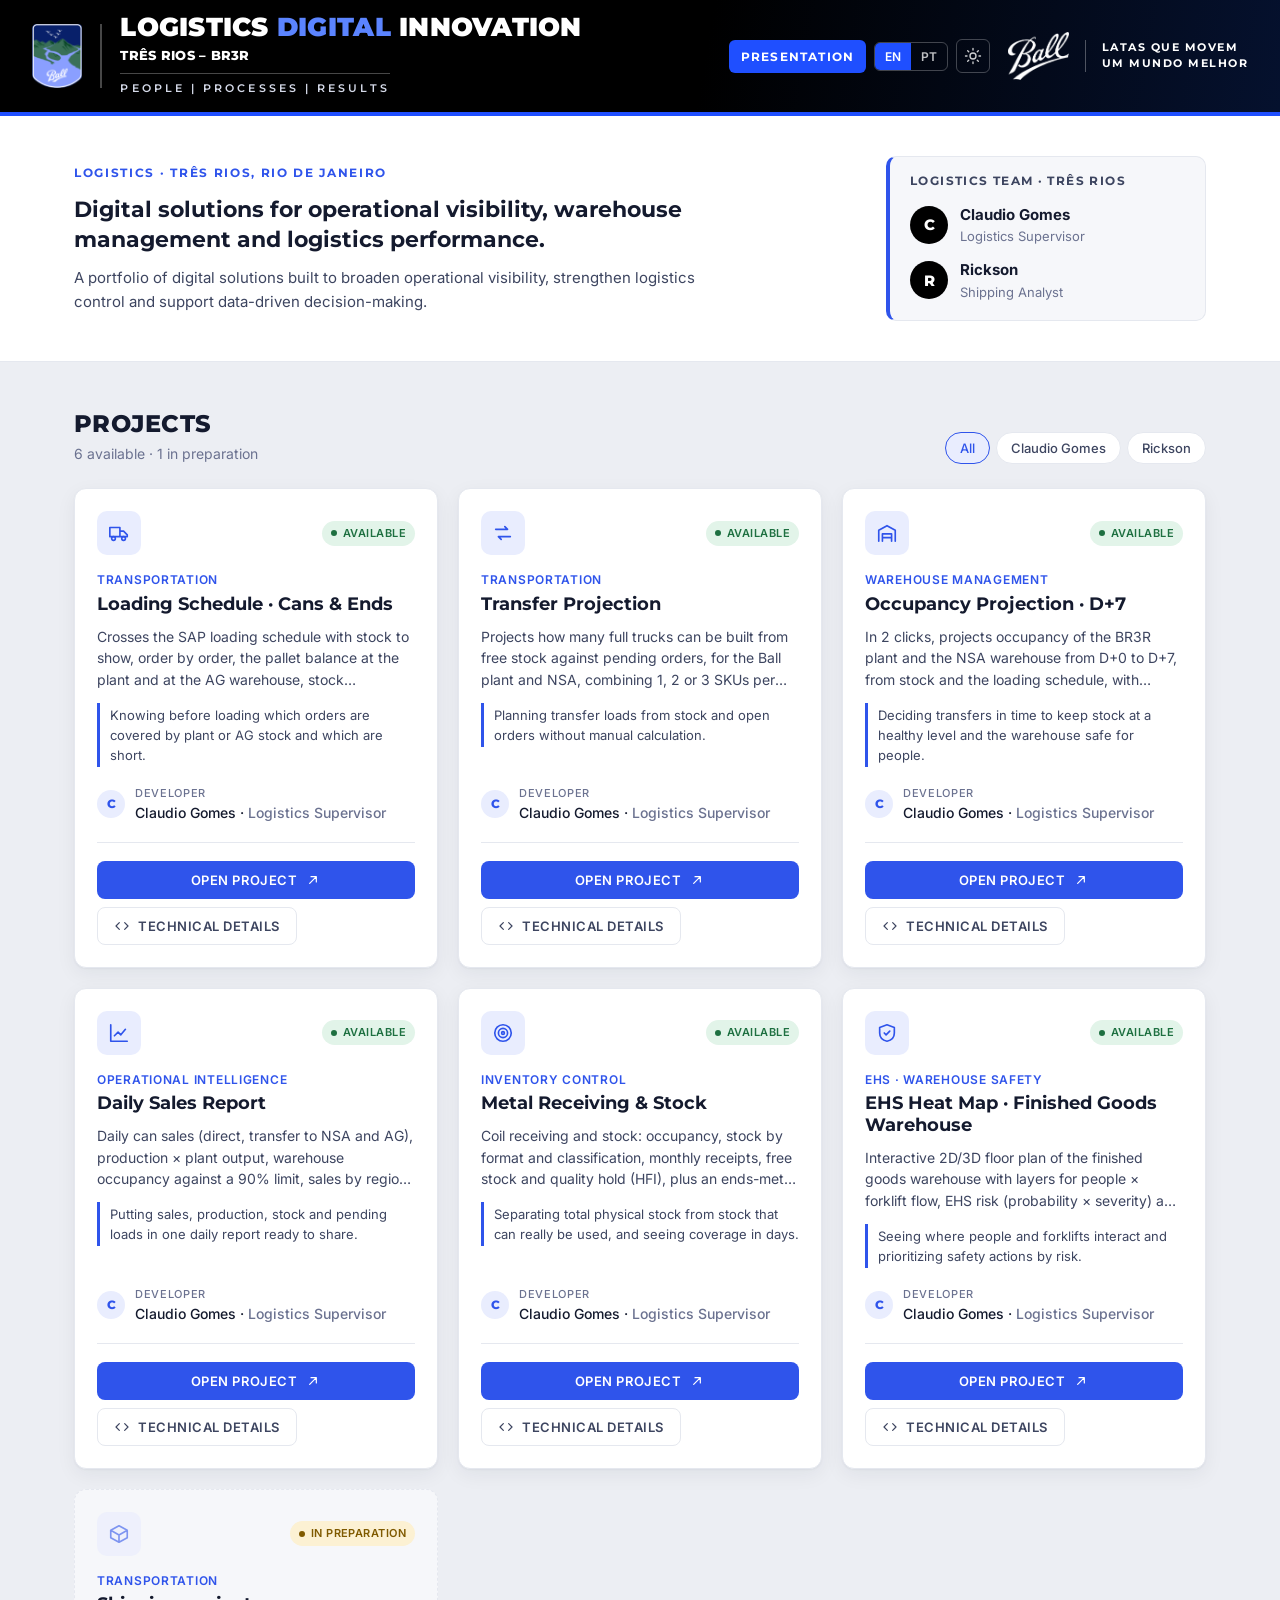
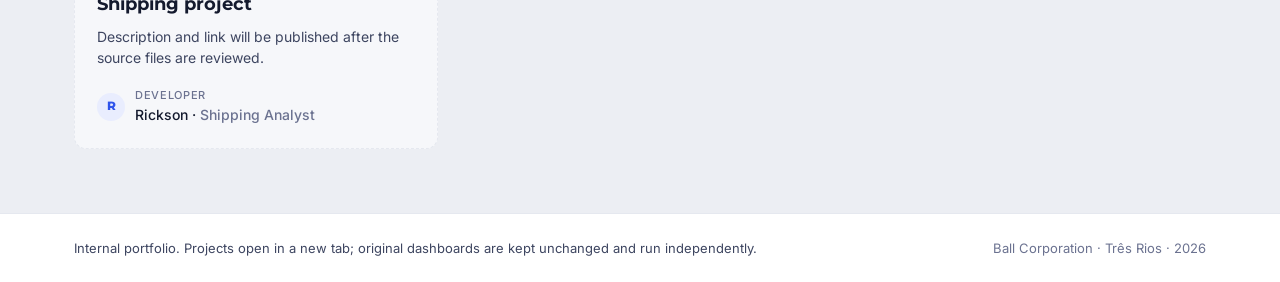
==== commit afe44839: "Build single-file pages for the shared package On a network drive the portfolio opened unstyled: ass" ====
--- a/portfolio/index.html
+++ b/portfolio/index.html
@@ -1,7 +1,8 @@
 <!DOCTYPE html>
-<html lang="en">
+<html lang="en" translate="no">
 <head>
 <meta charset="UTF-8">
+<meta name="google" content="notranslate">
 <meta name="viewport" content="width=device-width, initial-scale=1.0">
 <meta name="description" content="Logistics Digital Innovation portfolio — Ball Corporation, Três Rios.">
 <meta name="robots" content="noindex, nofollow">
